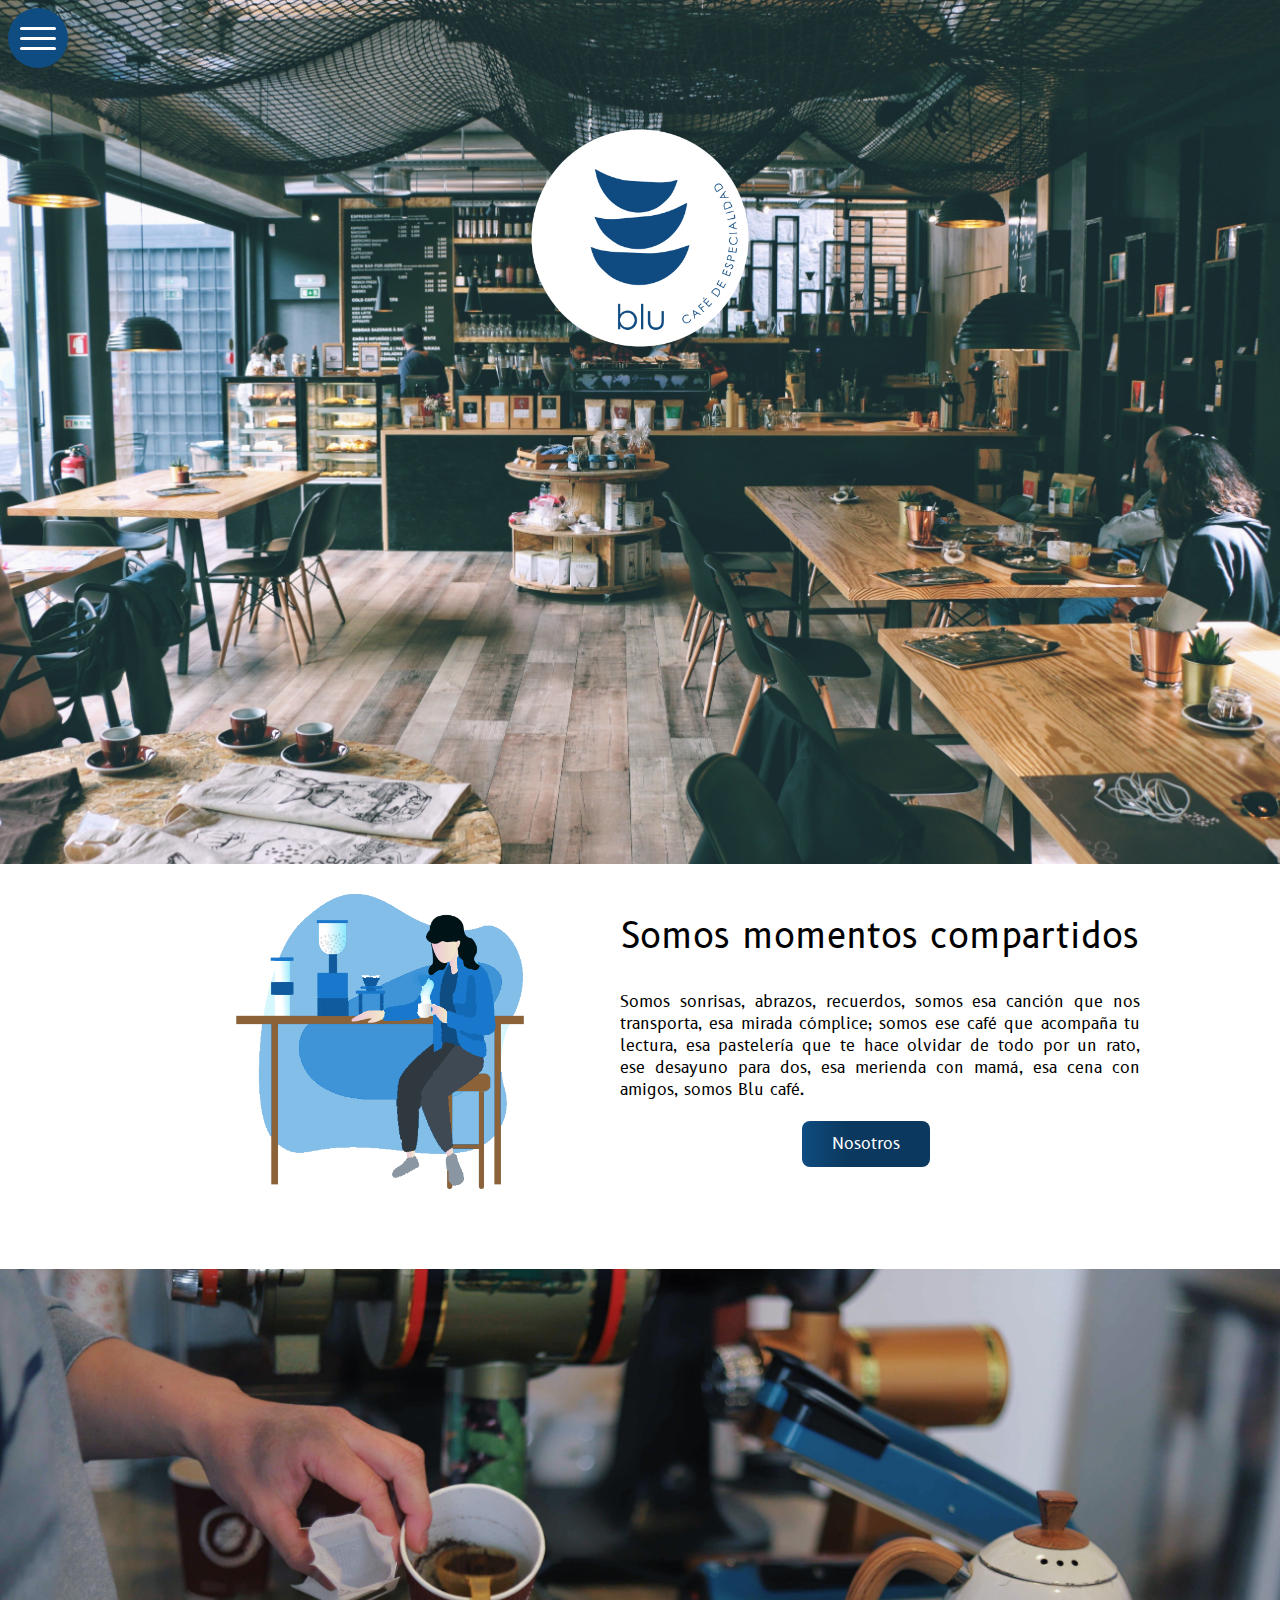
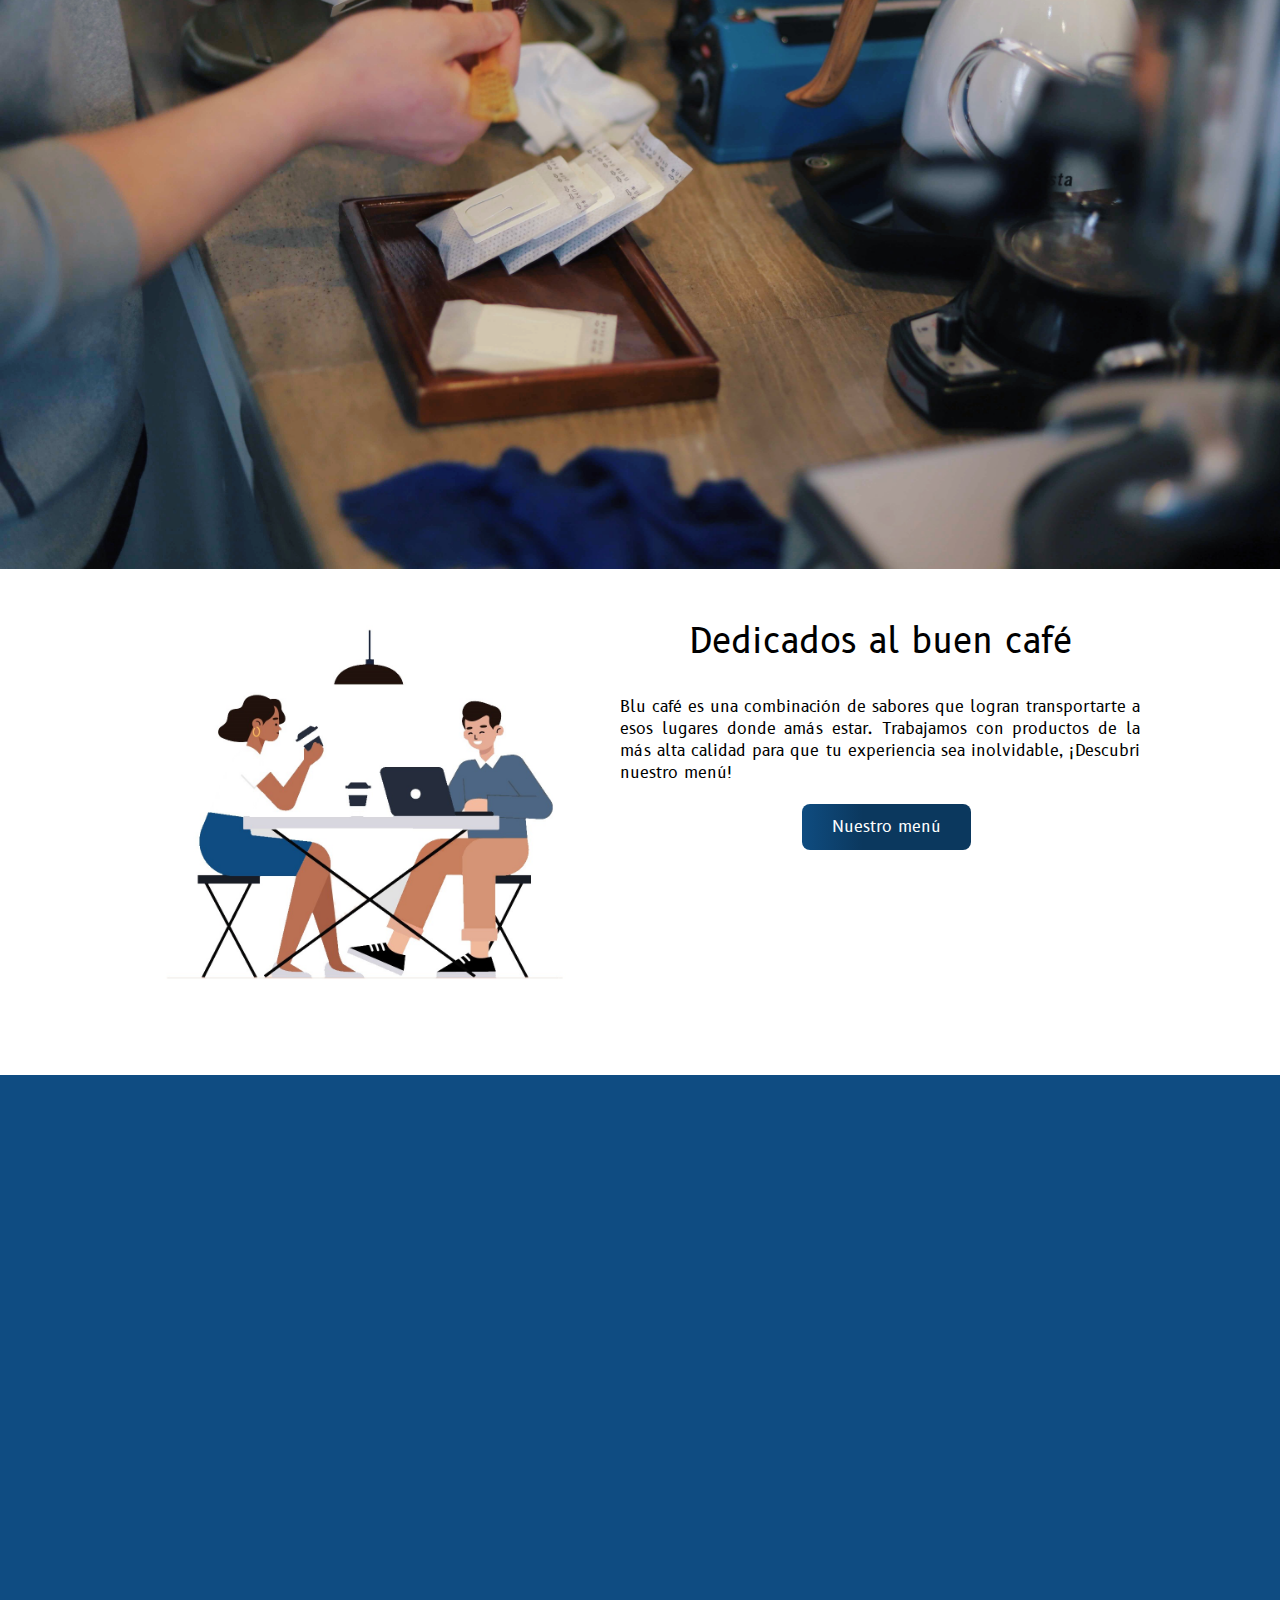
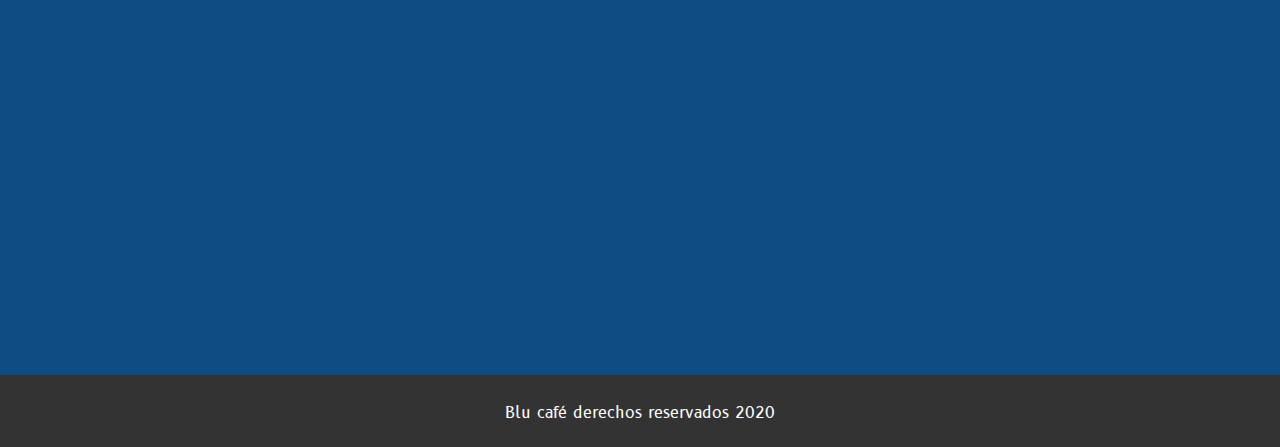
==== index.html @ 77d5d349 "Add files via upload" ====
<!DOCTYPE html>
<html lang="en">
<head>
<meta charset="UTF-8">
<meta name="viewport" content="width=device-width, initial-scale=1.0">
<title>Blu Cafe Inicio</title>
<meta name="description" content="Cafeteria de especialidad en San Isidro">
<meta name="keywords" content="Cafeteria, Cafe , pasteleria , San Isidro cafes, Blu cafe">
<meta name="author" content="Blu Cafe">
<link href="https://fonts.googleapis.com/css2?family=B612:wght@400;700&display=swap" rel="stylesheet">
<link rel="stylesheet" href="./css/styles.css">
</head>
<body>
  <div class="menu-wrap">
		<input type="checkbox" class="toggler">
		<div class="hamburger">
			<div></div>
		</div>
		<div class="menu">
			<div>
				<div>
					<ul>
						<li><a href="index.html">INICIO</a></li>
						<li><a href="nosotros.html">NOSOTROS</a></li>
						<li><a href="productos.html">MENU</a></li>
            <li><a href="imagenes.html">GALERIA DE FOTOS</a></li>
            <li><a href="contactenos.html">CONTACTO</a></li>
					</ul>
				</div>
			</div>
		</div>
  </div>
  <header class="bienvenidos">
    <div class="textoBienvenidos">
      <img class="fotoBlu" src="/img/logoblu.png" alt=""> 
    </div>
    </header>
    <section class="wave-contenedor sitio">
      <img src="./img/coffee-lover.png" alt="">
      <div class="textoContenedorPrincipal">
      <h2 class="titulo centro">Somos momentos compartidos</h2>
      <p class="parrafo">Somos sonrisas, abrazos, recuerdos, somos esa canción que nos transporta, esa mirada cómplice; somos ese café que acompaña tu lectura, esa pastelería que te hace olvidar de todo por un rato, ese desayuno para dos, esa merienda con mamá, esa cena con amigos, somos Blu café. </p>
      <a href="nosotros.html" class="menuBoton">Nosotros</a>
      </div>
    </section>
      </div>
      <section class="linkImagen">
      </section>
      <section class="wave-contenedor sitio">
        <img src="./img/fotoMesa.jpg" class="foto" alt="">
        <div class="textoContenedorPrincipal">
        <h2 class="titulo">Dedicados al buen café</h2>
        <p class="parrafo">Blu café es una combinación de sabores que logran transportarte a esos lugares donde amás estar.
          Trabajamos con productos de la más alta calidad para que tu experiencia sea inolvidable, ¡Descubri nuestro menú!</p>
        <a href="productos.html" class="menuBoton">Nuestro menú</a>
        </div>
        
      </section>
      </div>
      <section class="mapa">
        <iframe src="https://www.google.com/maps/embed?pb=!1m18!1m12!1m3!1d3289.4396576650847!2d-58.509260185015236!3d-34.46636935775027!2m3!1f0!2f0!3f0!3m2!1i1024!2i768!4f13.1!3m3!1m2!1s0x95bcb12e8ff60265%3A0x5e4f32cab840445!2sBLU%20CAFE!5e0!3m2!1sen!2sar!4v1600183758834!5m2!1sen!2sar" width="80%" height="80%" frameborder="0" style="border:0;" allowfullscreen="" aria-hidden="false" tabindex="0"></iframe>
      </section>
      <footer>
        Blu café derechos reservados 2020
      </footer>
</body>
</html>
---- css/styles.css ----
@charset "UTF-8";
/* line 2, ../../Documents/Diseño web VISUAL STUDIO/Proyecto-Final-Lorenzo-Durante/scss/styles.scss */
* {
  padding: 0px;
  margin: 0px;
  box-sizing: border-box;
}

/* line 7, ../../Documents/Diseño web VISUAL STUDIO/Proyecto-Final-Lorenzo-Durante/scss/styles.scss */
body {
  font-family: 'B612', sans-serif;
}

/* line 10, ../../Documents/Diseño web VISUAL STUDIO/Proyecto-Final-Lorenzo-Durante/scss/styles.scss */
html {
  scroll-behavior: smooth;
}

/* line 13, ../../Documents/Diseño web VISUAL STUDIO/Proyecto-Final-Lorenzo-Durante/scss/styles.scss */
h1 {
  font-size: 3em;
}

/* line 16, ../../Documents/Diseño web VISUAL STUDIO/Proyecto-Final-Lorenzo-Durante/scss/styles.scss */
.bienvenidos {
  background-image: url(/img/petr-sevcovic-qE1jxYXiwOA-unsplash.jpg);
  height: 96vh;
  width: 100%;
  background-repeat: no-repeat;
  background-size: cover;
  background-position: center;
  background-attachment: fixed;
  position: relative;
  overflow: hidden;
}

/* line 27, ../../Documents/Diseño web VISUAL STUDIO/Proyecto-Final-Lorenzo-Durante/scss/styles.scss */
.textoBienvenidos {
  height: 475px;
  color: white;
  display: flex;
  flex-direction: column;
  justify-content: center;
  align-items: center;
}

/* line 35, ../../Documents/Diseño web VISUAL STUDIO/Proyecto-Final-Lorenzo-Durante/scss/styles.scss */
.contenedor {
  width: 90%;
  max-width: 1000px;
  overflow: hidden;
  margin: auto;
  padding: 0px 0 80px 0;
  padding: 80px 0;
}

/* line 43, ../../Documents/Diseño web VISUAL STUDIO/Proyecto-Final-Lorenzo-Durante/scss/styles.scss */
.wave-contenedor {
  width: 90%;
  max-width: 1000px;
  overflow: hidden;
  margin: auto;
  padding: 0px 0 80px 0;
  justify-content: center;
}

/* line 51, ../../Documents/Diseño web VISUAL STUDIO/Proyecto-Final-Lorenzo-Durante/scss/styles.scss */
.titulo {
  font-weight: 300;
  font-size: 35px;
  text-align: center;
  margin-bottom: 30px;
  text-align: center;
}

/* line 58, ../../Documents/Diseño web VISUAL STUDIO/Proyecto-Final-Lorenzo-Durante/scss/styles.scss */
.titulo.centro {
  text-align: center;
}

/* line 61, ../../Documents/Diseño web VISUAL STUDIO/Proyecto-Final-Lorenzo-Durante/scss/styles.scss */
.sitio {
  display: flex;
  justify-content: space-between;
}

/* line 64, ../../Documents/Diseño web VISUAL STUDIO/Proyecto-Final-Lorenzo-Durante/scss/styles.scss */
.sitio img {
  width: 48%;
  padding-top: 30px;
}

/* line 68, ../../Documents/Diseño web VISUAL STUDIO/Proyecto-Final-Lorenzo-Durante/scss/styles.scss */
.sitio .textoContenedorPrincipal {
  width: 100%;
  margin-top: 50px;
}

/* line 73, ../../Documents/Diseño web VISUAL STUDIO/Proyecto-Final-Lorenzo-Durante/scss/styles.scss */
.parrafo {
  text-align: justify;
  margin-bottom: 20px;
}

/* line 77, ../../Documents/Diseño web VISUAL STUDIO/Proyecto-Final-Lorenzo-Durante/scss/styles.scss */
.menuBoton {
  display: inline-block;
  text-decoration: none;
  background-image: linear-gradient(90deg, #0f4c80 0%, #0b385e 36%);
  padding: 12px 30px;
  border-radius: 8px;
  color: #fff;
  position: relative;
  left: 35%;
  right: 65%;
}

/* line 88, ../../Documents/Diseño web VISUAL STUDIO/Proyecto-Final-Lorenzo-Durante/scss/styles.scss */
.redes {
  background-image: linear-gradient(60deg, #29323c 0%, #485563 100%);
  height: 30vh;
}

/* line 94, ../../Documents/Diseño web VISUAL STUDIO/Proyecto-Final-Lorenzo-Durante/scss/styles.scss */
.menu-wrap {
  position: fixed;
  top: 0;
  left: 0;
  z-index: 2;
}

/* line 100, ../../Documents/Diseño web VISUAL STUDIO/Proyecto-Final-Lorenzo-Durante/scss/styles.scss */
.toggler {
  position: absolute;
  top: 0.5rem;
  left: 0.5rem;
  width: 60px;
  height: 60px;
  z-index: 3;
  opacity: 0;
  cursor: pointer;
}

/* line 112, ../../Documents/Diseño web VISUAL STUDIO/Proyecto-Final-Lorenzo-Durante/scss/styles.scss */
.toggler:checked + .hamburger > div {
  transform: rotate(135deg);
}

/* line 114, ../../Documents/Diseño web VISUAL STUDIO/Proyecto-Final-Lorenzo-Durante/scss/styles.scss */
.toggler:checked + .hamburger > div:before {
  top: 0;
  transform: rotate(90deg);
}

/* line 118, ../../Documents/Diseño web VISUAL STUDIO/Proyecto-Final-Lorenzo-Durante/scss/styles.scss */
.toggler:checked + .hamburger > div:after {
  top: 0;
  transform: rotate(90deg);
}

/* line 128, ../../Documents/Diseño web VISUAL STUDIO/Proyecto-Final-Lorenzo-Durante/scss/styles.scss */
.toggler:checked:hover + .hamburger > div {
  transform: rotate(225deg);
}

/* line 135, ../../Documents/Diseño web VISUAL STUDIO/Proyecto-Final-Lorenzo-Durante/scss/styles.scss */
.toggler:checked ~ .menu {
  visibility: visible;
}

/* line 137, ../../Documents/Diseño web VISUAL STUDIO/Proyecto-Final-Lorenzo-Durante/scss/styles.scss */
.toggler:checked ~ .menu > div {
  transform: translateX(-50%) translateY(-50%);
}

/* line 139, ../../Documents/Diseño web VISUAL STUDIO/Proyecto-Final-Lorenzo-Durante/scss/styles.scss */
.toggler:checked ~ .menu > div > div {
  opacity: 1;
}

/* line 147, ../../Documents/Diseño web VISUAL STUDIO/Proyecto-Final-Lorenzo-Durante/scss/styles.scss */
.hamburger {
  position: absolute;
  top: 0.5rem;
  left: 0.5rem;
  width: 60px;
  height: 60px;
  z-index: 2;
  display: flex;
  align-items: center;
  justify-content: center;
  border-radius: 50%;
  background: #0f4c82;
}

/* line 159, ../../Documents/Diseño web VISUAL STUDIO/Proyecto-Final-Lorenzo-Durante/scss/styles.scss */
.hamburger > div {
  position: absolute;
  width: 60%;
  height: 3px;
  border-radius: 1.5px;
  background-color: white;
  transition: .4s;
}

/* line 166, ../../Documents/Diseño web VISUAL STUDIO/Proyecto-Final-Lorenzo-Durante/scss/styles.scss */
.hamburger > div:before {
  content: '';
  position: absolute;
  width: 100%;
  height: 3px;
  border-radius: 1.5px;
  background-color: white;
  top: -10px;
  left: 0;
  transition: .4s;
}

/* line 177, ../../Documents/Diseño web VISUAL STUDIO/Proyecto-Final-Lorenzo-Durante/scss/styles.scss */
.hamburger > div:after {
  content: '';
  position: absolute;
  width: 100%;
  height: 3px;
  border-radius: 1.5px;
  background-color: white;
  top: 10px;
  left: 0;
  transition: .4s;
}

/* line 190, ../../Documents/Diseño web VISUAL STUDIO/Proyecto-Final-Lorenzo-Durante/scss/styles.scss */
.menu {
  position: fixed;
  top: 0;
  left: 0;
  width: 100%;
  height: 100%;
  visibility: hidden;
  transition: .6s;
}

/* line 198, ../../Documents/Diseño web VISUAL STUDIO/Proyecto-Final-Lorenzo-Durante/scss/styles.scss */
.menu > div {
  position: absolute;
  top: 50%;
  left: 50%;
  transform: translateX(-150%) translateY(-50%);
  width: 1600px;
  height: 1600px;
  border-radius: 50%;
  background-color: rgba(0, 0, 0, 0.9);
  display: flex;
  justify-content: center;
  align-items: center;
  text-align: center;
  transition: .6s;
}

/* line 212, ../../Documents/Diseño web VISUAL STUDIO/Proyecto-Final-Lorenzo-Durante/scss/styles.scss */
.menu > div > div {
  max-width: 90vw;
  max-height: 100vh;
  opacity: 0;
  transition: .6s;
}

/* line 218, ../../Documents/Diseño web VISUAL STUDIO/Proyecto-Final-Lorenzo-Durante/scss/styles.scss */
.menu > div > div > ul > li {
  list-style: none;
}

/* line 220, ../../Documents/Diseño web VISUAL STUDIO/Proyecto-Final-Lorenzo-Durante/scss/styles.scss */
.menu > div > div > ul > li > a {
  text-decoration: none;
  color: #fff;
  font-weight: 550;
  text-transform: uppercase;
  margin: .5rem;
  transition: .3s;
  font-size: 1.2rem;
  display: inline-block;
}

/* line 229, ../../Documents/Diseño web VISUAL STUDIO/Proyecto-Final-Lorenzo-Durante/scss/styles.scss */
.menu > div > div > ul > li > a:hover {
  color: #0f4c82;
}

/* line 238, ../../Documents/Diseño web VISUAL STUDIO/Proyecto-Final-Lorenzo-Durante/scss/styles.scss */
.ubicacion {
  background-color: #0f4c82;
  height: 100vh;
  width: 100%;
}

/* line 243, ../../Documents/Diseño web VISUAL STUDIO/Proyecto-Final-Lorenzo-Durante/scss/styles.scss */
.linkImagen {
  background-image: url(/img/fotoGaleria.jpg);
  height: 100vh;
  width: 100%;
  background-size: cover;
}

/* line 249, ../../Documents/Diseño web VISUAL STUDIO/Proyecto-Final-Lorenzo-Durante/scss/styles.scss */
.botonImagen {
  display: inline-block;
  text-decoration: none;
  background-image: linear-gradient(60deg, #29323c 0%, #485563 100%);
  padding: 12px 15px;
  border-radius: 8px;
  color: #fff;
}

/* line 257, ../../Documents/Diseño web VISUAL STUDIO/Proyecto-Final-Lorenzo-Durante/scss/styles.scss */
.fondoRosa {
  background-color: white;
}

/* line 260, ../../Documents/Diseño web VISUAL STUDIO/Proyecto-Final-Lorenzo-Durante/scss/styles.scss */
.fotoBlu {
  height: 80vh;
}

/* line 263, ../../Documents/Diseño web VISUAL STUDIO/Proyecto-Final-Lorenzo-Durante/scss/styles.scss */
.foto {
  background-size: cover;
}

/* line 266, ../../Documents/Diseño web VISUAL STUDIO/Proyecto-Final-Lorenzo-Durante/scss/styles.scss */
.navMenu {
  display: flex;
  height: 20vh;
  justify-content: space-evenly;
  width: 100%;
}

/* line 272, ../../Documents/Diseño web VISUAL STUDIO/Proyecto-Final-Lorenzo-Durante/scss/styles.scss */
.nav {
  list-style-type: none;
}

/* line 274, ../../Documents/Diseño web VISUAL STUDIO/Proyecto-Final-Lorenzo-Durante/scss/styles.scss */
.nav:hover {
  border-bottom: #0f4c82;
  height: 4px;
}

/* line 279, ../../Documents/Diseño web VISUAL STUDIO/Proyecto-Final-Lorenzo-Durante/scss/styles.scss */
.mapa {
  background-color: #0f4c82;
  width: 100%;
  height: 100vh;
}

/* line 284, ../../Documents/Diseño web VISUAL STUDIO/Proyecto-Final-Lorenzo-Durante/scss/styles.scss */
iframe {
  margin-left: 10%;
  margin-bottom: 0%;
  margin-top: 5%;
}

/* line 289, ../../Documents/Diseño web VISUAL STUDIO/Proyecto-Final-Lorenzo-Durante/scss/styles.scss */
.contact-section {
  background-image: url(/svg/Confetti-Doodles.svg);
  padding: 40px 0;
  height: 110vh;
  width: 100%;
  background-color: #0f4c82;
}

/* line 296, ../../Documents/Diseño web VISUAL STUDIO/Proyecto-Final-Lorenzo-Durante/scss/styles.scss */
.h1 {
  text-align: center;
  color: white;
}

/* line 300, ../../Documents/Diseño web VISUAL STUDIO/Proyecto-Final-Lorenzo-Durante/scss/styles.scss */
.border {
  width: 100px;
  height: 10px;
  background: white;
  margin: 40px auto;
}

/* line 306, ../../Documents/Diseño web VISUAL STUDIO/Proyecto-Final-Lorenzo-Durante/scss/styles.scss */
.contact-form {
  max-width: 600px;
  margin: auto;
  padding: 0 10px;
  overflow: hidden;
}

/* line 312, ../../Documents/Diseño web VISUAL STUDIO/Proyecto-Final-Lorenzo-Durante/scss/styles.scss */
.contact-form-text {
  display: block;
  width: 100%;
  box-sizing: border-box;
  margin: 16px 0;
  border: 0;
  background: #34495e;
  padding: 20px 40px;
  outline: none;
  color: white;
  transition: 0.5s;
}

/* line 323, ../../Documents/Diseño web VISUAL STUDIO/Proyecto-Final-Lorenzo-Durante/scss/styles.scss */
.contact-form-text:focus {
  box-shadow: 0 0 10px 4px #34495e;
}

/* line 327, ../../Documents/Diseño web VISUAL STUDIO/Proyecto-Final-Lorenzo-Durante/scss/styles.scss */
textarea.contact-form-text {
  resize: none;
  height: 120px;
}

/* line 331, ../../Documents/Diseño web VISUAL STUDIO/Proyecto-Final-Lorenzo-Durante/scss/styles.scss */
.contact-form-btn {
  float: right;
  border: 0;
  background: #34495e;
  color: #fff;
  padding: 12px 50px;
  border-radius: 20px;
  cursor: pointer;
  transition: 0.5s;
}

/* line 340, ../../Documents/Diseño web VISUAL STUDIO/Proyecto-Final-Lorenzo-Durante/scss/styles.scss */
.contact-form-btn:hover {
  background: #2980b9;
}

/* line 344, ../../Documents/Diseño web VISUAL STUDIO/Proyecto-Final-Lorenzo-Durante/scss/styles.scss */
.fondoNosotros {
  background-image: url(/img/fotoNosotros.jpg);
  width: 100%;
  height: 100vh;
  background-size: cover;
  background-repeat: no-repeat;
  background: #0f4c80;
  width: 100%;
  height: 70vh;
}

/* line 354, ../../Documents/Diseño web VISUAL STUDIO/Proyecto-Final-Lorenzo-Durante/scss/styles.scss */
.fondoNosotros2 {
  background-color: #0f4c80;
  height: 100vh;
  width: 100%;
}

/* line 358, ../../Documents/Diseño web VISUAL STUDIO/Proyecto-Final-Lorenzo-Durante/scss/styles.scss */
.fondoNosotros2 h1 {
  text-align: center;
  color: white;
}

/* line 362, ../../Documents/Diseño web VISUAL STUDIO/Proyecto-Final-Lorenzo-Durante/scss/styles.scss */
.fondoNosotros2 p {
  text-align: center;
  color: white;
}

/* line 367, ../../Documents/Diseño web VISUAL STUDIO/Proyecto-Final-Lorenzo-Durante/scss/styles.scss */
.seccionGaleria {
  width: 100%;
  padding: 60px 0;
  background: #0f4c80;
}

/* line 371, ../../Documents/Diseño web VISUAL STUDIO/Proyecto-Final-Lorenzo-Durante/scss/styles.scss */
.seccionGaleria h1 {
  text-align: center;
  text-transform: uppercase;
  color: white;
}

/* line 376, ../../Documents/Diseño web VISUAL STUDIO/Proyecto-Final-Lorenzo-Durante/scss/styles.scss */
.seccionGaleria .galeria {
  display: flex;
  flex-wrap: wrap-reverse;
  justify-content: center;
}

/* line 381, ../../Documents/Diseño web VISUAL STUDIO/Proyecto-Final-Lorenzo-Durante/scss/styles.scss */
.seccionGaleria .imagen {
  flex: 25%;
  overflow: hidden;
  cursor: pointer;
}

/* line 385, ../../Documents/Diseño web VISUAL STUDIO/Proyecto-Final-Lorenzo-Durante/scss/styles.scss */
.seccionGaleria .imagen img {
  width: 100%;
  height: 100%;
  transition: 0.4s;
}

/* line 392, ../../Documents/Diseño web VISUAL STUDIO/Proyecto-Final-Lorenzo-Durante/scss/styles.scss */
.ancho {
  width: 100%;
  max-width: 1200px;
  margin: auto;
  padding: 0 20px;
}

/* line 398, ../../Documents/Diseño web VISUAL STUDIO/Proyecto-Final-Lorenzo-Durante/scss/styles.scss */
.fondoGaleria {
  background-color: #0f4c80;
}

/* line 401, ../../Documents/Diseño web VISUAL STUDIO/Proyecto-Final-Lorenzo-Durante/scss/styles.scss */
.fotoNosotros {
  position: relative;
  width: 60vw;
}

/* line 405, ../../Documents/Diseño web VISUAL STUDIO/Proyecto-Final-Lorenzo-Durante/scss/styles.scss */
.textoNosotros {
  text-align: center;
  color: white;
  padding-top: 50px;
}

/* line 411, ../../Documents/Diseño web VISUAL STUDIO/Proyecto-Final-Lorenzo-Durante/scss/styles.scss */
.bodyNosotros h2 {
  font-weight: 500;
  padding-bottom: 3vh;
  padding-top: 2vh;
  line-height: 1.6;
}

/* line 417, ../../Documents/Diseño web VISUAL STUDIO/Proyecto-Final-Lorenzo-Durante/scss/styles.scss */
.bodyNosotros h3 {
  font-weight: 500;
}

@media screen and (max-width: 768px) {
  /* line 423, ../../Documents/Diseño web VISUAL STUDIO/Proyecto-Final-Lorenzo-Durante/scss/styles.scss */
  .sitio {
    flex-direction: column;
    align-items: center;
  }
}

@media only screen and (max-width: 768px) {
  /* line 429, ../../Documents/Diseño web VISUAL STUDIO/Proyecto-Final-Lorenzo-Durante/scss/styles.scss */
  .fotoMenu {
    width: 100%;
    background-size: cover;
    height: auto;
  }
}

@media only screen and (min-width: 768px) {
  /* line 436, ../../Documents/Diseño web VISUAL STUDIO/Proyecto-Final-Lorenzo-Durante/scss/styles.scss */
  .fotoMenu {
    width: 70%;
    background-size: cover;
    margin-left: 15%;
    margin-right: 15%;
    height: auto;
  }
  /* line 443, ../../Documents/Diseño web VISUAL STUDIO/Proyecto-Final-Lorenzo-Durante/scss/styles.scss */
  .fotoNosotros {
    width: 80vw;
    left: 10vw;
    right: 10vw;
    top: 0vh;
  }
  /* line 449, ../../Documents/Diseño web VISUAL STUDIO/Proyecto-Final-Lorenzo-Durante/scss/styles.scss */
  .fondoNosotros {
    height: 70vh;
  }
  /* line 452, ../../Documents/Diseño web VISUAL STUDIO/Proyecto-Final-Lorenzo-Durante/scss/styles.scss */
  .bodyNosotros {
    position: relative;
    width: 80vw;
    left: 10vw;
    right: 10vw;
  }
}

@media screen and (max-width: 960px) {
  /* line 461, ../../Documents/Diseño web VISUAL STUDIO/Proyecto-Final-Lorenzo-Durante/scss/styles.scss */
  .seccionGaleria .imagen {
    flex: 33.33%;
  }
}

@media screen and (max-width: 768px) {
  /* line 468, ../../Documents/Diseño web VISUAL STUDIO/Proyecto-Final-Lorenzo-Durante/scss/styles.scss */
  .seccionGaleria .imagen {
    flex: 50%;
  }
}

@media screen and (max-width: 480px) {
  /* line 475, ../../Documents/Diseño web VISUAL STUDIO/Proyecto-Final-Lorenzo-Durante/scss/styles.scss */
  .seccionGaleria .imagen {
    flex: 100%;
  }
}

@media only screen and (max-width: 600px) {
  /* line 481, ../../Documents/Diseño web VISUAL STUDIO/Proyecto-Final-Lorenzo-Durante/scss/styles.scss */
  .fotoNosotros {
    width: 90vw;
    left: 5vw;
    right: 5vw;
  }
  /* line 486, ../../Documents/Diseño web VISUAL STUDIO/Proyecto-Final-Lorenzo-Durante/scss/styles.scss */
  .fondoNosotros {
    height: 60vh;
  }
  /* line 489, ../../Documents/Diseño web VISUAL STUDIO/Proyecto-Final-Lorenzo-Durante/scss/styles.scss */
  .bodyNosotros {
    position: relative;
    width: 90vw;
    left: 5vw;
    right: 5vw;
  }
}

@media only screen and (min-width: 600px) {
  /* line 497, ../../Documents/Diseño web VISUAL STUDIO/Proyecto-Final-Lorenzo-Durante/scss/styles.scss */
  .fotoNosotros {
    width: 90vw;
    left: 5vw;
    right: 5vw;
    top: 3vh;
  }
  /* line 503, ../../Documents/Diseño web VISUAL STUDIO/Proyecto-Final-Lorenzo-Durante/scss/styles.scss */
  .fondoNosotros {
    height: 60vh;
  }
  /* line 506, ../../Documents/Diseño web VISUAL STUDIO/Proyecto-Final-Lorenzo-Durante/scss/styles.scss */
  .bodyNosotros {
    position: relative;
    width: 90vw;
    left: 5vw;
    right: 5vw;
  }
}

@media only screen and (min-width: 992px) {
  /* line 514, ../../Documents/Diseño web VISUAL STUDIO/Proyecto-Final-Lorenzo-Durante/scss/styles.scss */
  .fotoNosotros {
    width: 70vw;
    left: 15vw;
    right: 15vw;
    top: 0vh;
  }
  /* line 520, ../../Documents/Diseño web VISUAL STUDIO/Proyecto-Final-Lorenzo-Durante/scss/styles.scss */
  .fondoNosotros {
    height: 70vh;
  }
  /* line 523, ../../Documents/Diseño web VISUAL STUDIO/Proyecto-Final-Lorenzo-Durante/scss/styles.scss */
  .bodyNosotros {
    position: relative;
    width: 70vw;
    left: 15vw;
    right: 15vw;
  }
}

@media only screen and (min-width: 1200px) {
  /* line 531, ../../Documents/Diseño web VISUAL STUDIO/Proyecto-Final-Lorenzo-Durante/scss/styles.scss */
  .fotoNosotros {
    width: 60vw;
    left: 20vw;
    right: 20vw;
    top: 0vh;
  }
  /* line 537, ../../Documents/Diseño web VISUAL STUDIO/Proyecto-Final-Lorenzo-Durante/scss/styles.scss */
  .bodyNosotros {
    position: relative;
    width: 60vw;
    left: 20vw;
    right: 20vw;
  }
}

/* line 544, ../../Documents/Diseño web VISUAL STUDIO/Proyecto-Final-Lorenzo-Durante/scss/styles.scss */
footer {
  background-color: #333333;
  height: 8vh;
  width: 100%;
  text-align: center;
  color: white;
  padding-top: 3vh;
}

/*# sourceMappingURL=styles.css.map */
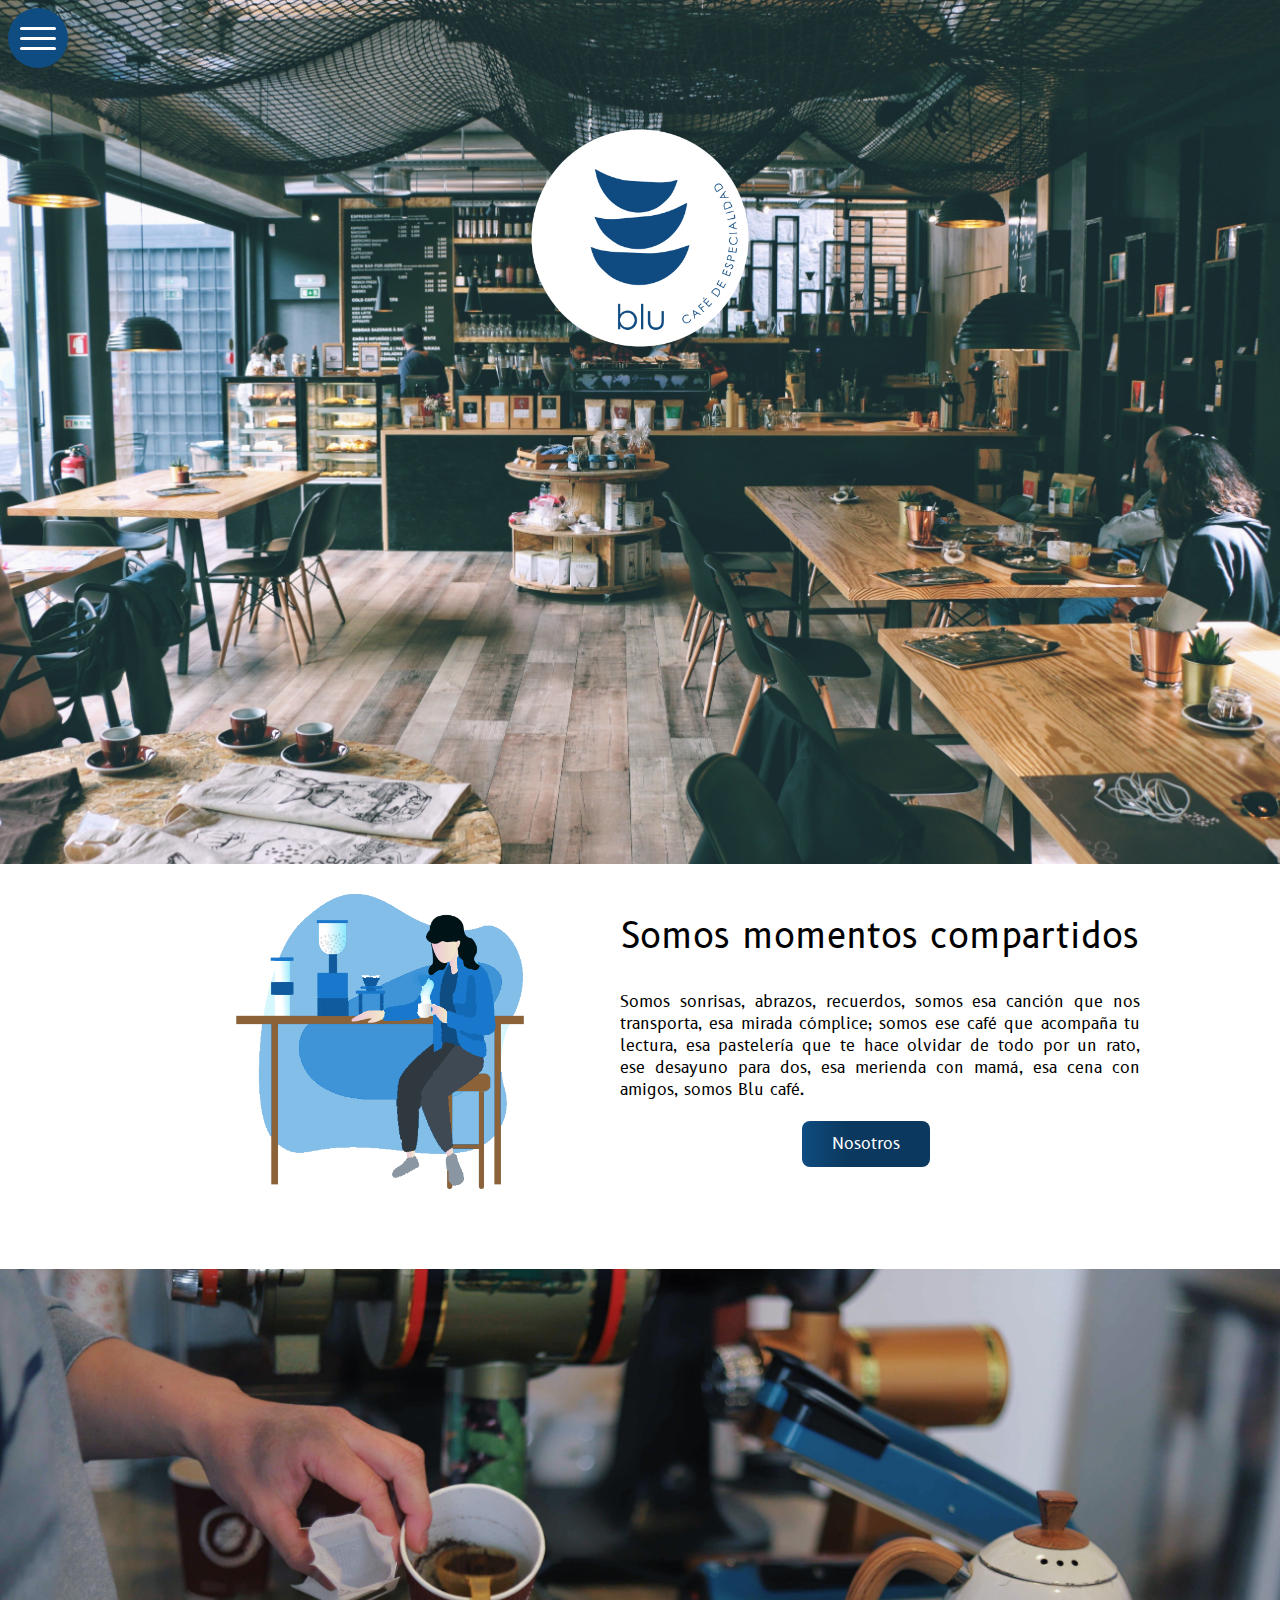
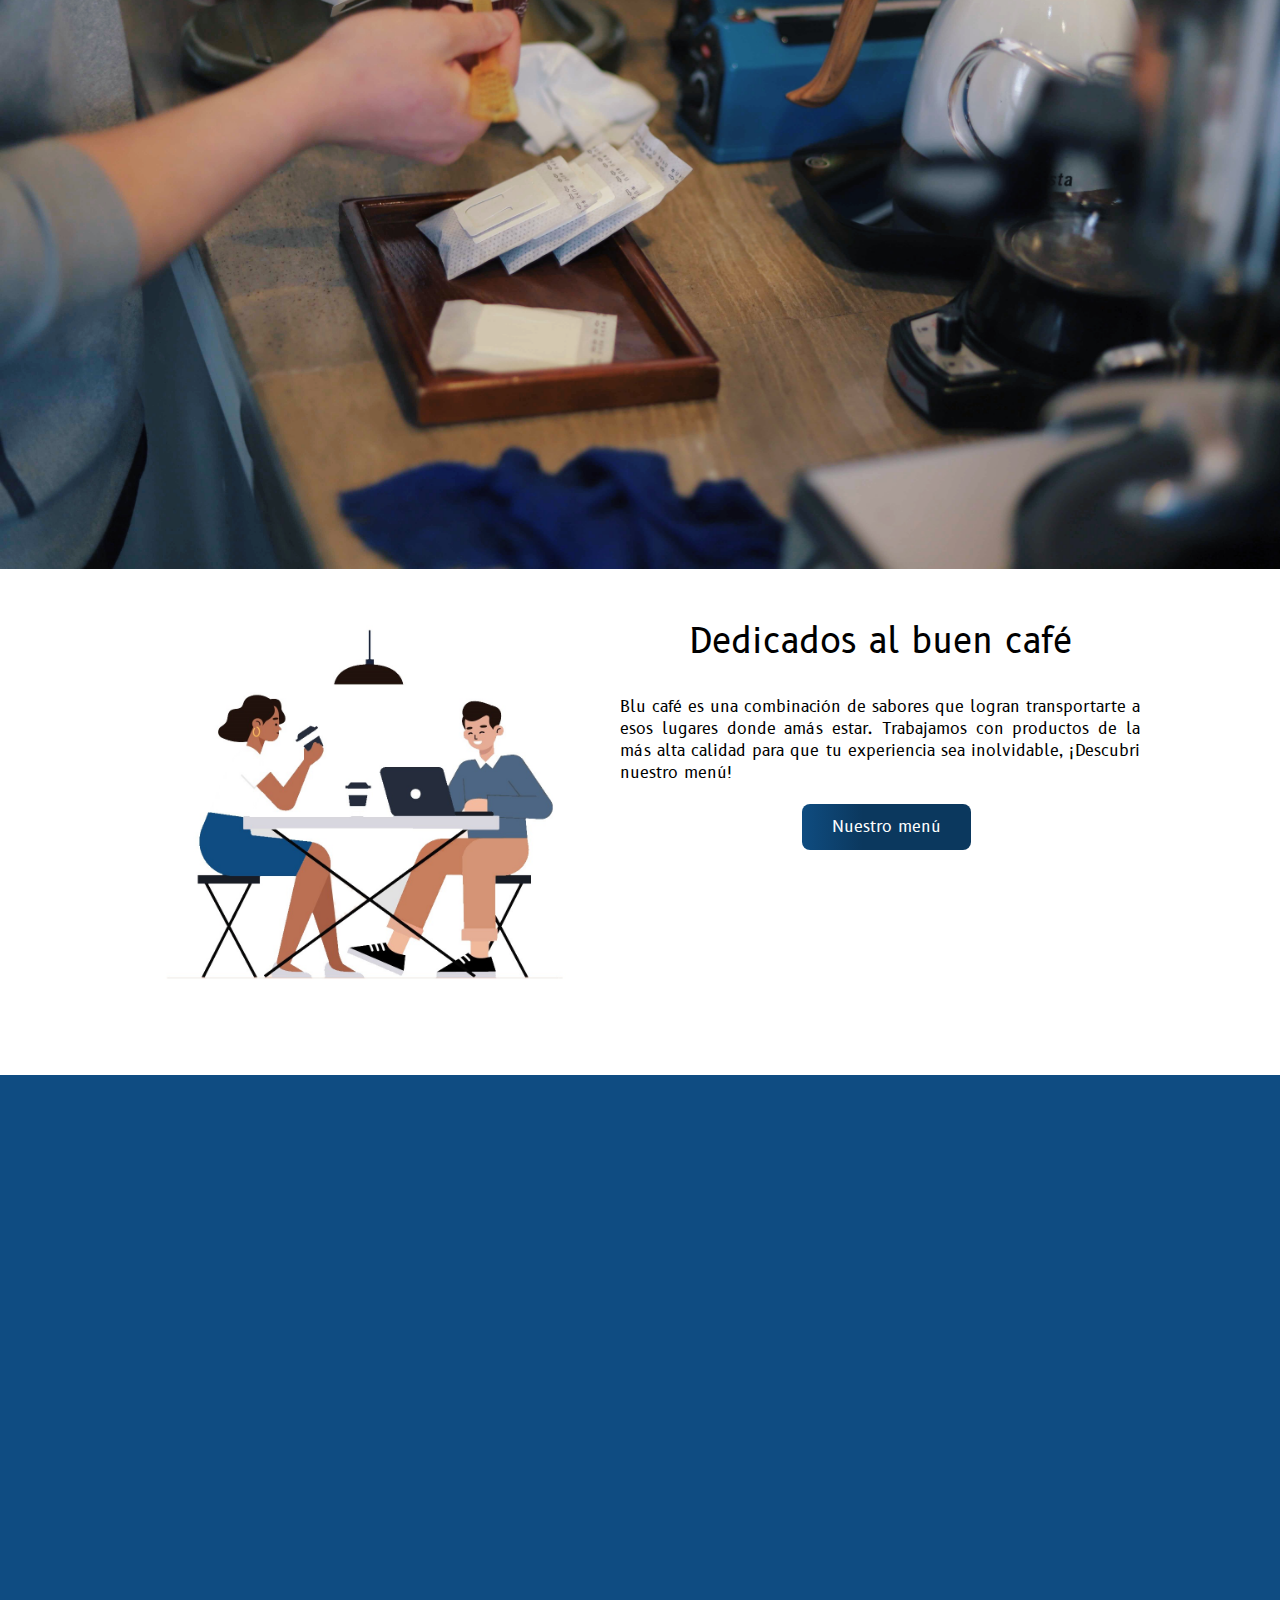
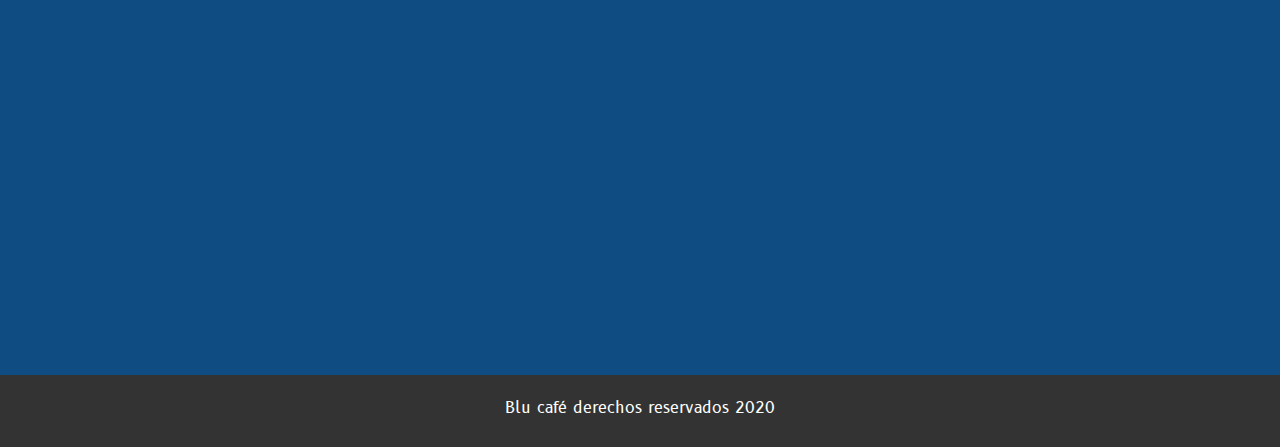
==== commit a8df8a67: "Add files via upload" ====
--- a/css/styles.css
+++ b/css/styles.css
@@ -1,697 +1,171 @@
-@charset "UTF-8";
-/* line 2, ../../Documents/Diseño web VISUAL STUDIO/Proyecto-Final-Lorenzo-Durante/scss/styles.scss */
-* {
-  padding: 0px;
-  margin: 0px;
-  box-sizing: border-box;
-}
+* { padding: 0px; margin: 0px; box-sizing: border-box; }
 
-/* line 7, ../../Documents/Diseño web VISUAL STUDIO/Proyecto-Final-Lorenzo-Durante/scss/styles.scss */
-body {
-  font-family: 'B612', sans-serif;
-}
+body { font-family: 'B612', sans-serif; }
 
-/* line 10, ../../Documents/Diseño web VISUAL STUDIO/Proyecto-Final-Lorenzo-Durante/scss/styles.scss */
-html {
-  scroll-behavior: smooth;
-}
+html { scroll-behavior: smooth; }
 
-/* line 13, ../../Documents/Diseño web VISUAL STUDIO/Proyecto-Final-Lorenzo-Durante/scss/styles.scss */
-h1 {
-  font-size: 3em;
-}
+h1 { font-size: 3em; }
 
-/* line 16, ../../Documents/Diseño web VISUAL STUDIO/Proyecto-Final-Lorenzo-Durante/scss/styles.scss */
-.bienvenidos {
-  background-image: url(/img/petr-sevcovic-qE1jxYXiwOA-unsplash.jpg);
-  height: 96vh;
-  width: 100%;
-  background-repeat: no-repeat;
-  background-size: cover;
-  background-position: center;
-  background-attachment: fixed;
-  position: relative;
-  overflow: hidden;
-}
+.bienvenidos { background-image: url(/img/petr-sevcovic-qE1jxYXiwOA-unsplash.jpg); height: 96vh; width: 100%; background-repeat: no-repeat; background-size: cover; background-position: center; background-attachment: fixed; position: relative; overflow: hidden; }
 
-/* line 27, ../../Documents/Diseño web VISUAL STUDIO/Proyecto-Final-Lorenzo-Durante/scss/styles.scss */
-.textoBienvenidos {
-  height: 475px;
-  color: white;
-  display: flex;
-  flex-direction: column;
-  justify-content: center;
-  align-items: center;
-}
+.textoBienvenidos { height: 475px; color: white; display: flex; flex-direction: column; justify-content: center; align-items: center; }
 
-/* line 35, ../../Documents/Diseño web VISUAL STUDIO/Proyecto-Final-Lorenzo-Durante/scss/styles.scss */
-.contenedor {
-  width: 90%;
-  max-width: 1000px;
-  overflow: hidden;
-  margin: auto;
-  padding: 0px 0 80px 0;
-  padding: 80px 0;
-}
+.contenedor { width: 90%; max-width: 1000px; overflow: hidden; margin: auto; padding: 0px 0 80px 0; padding: 80px 0; }
 
-/* line 43, ../../Documents/Diseño web VISUAL STUDIO/Proyecto-Final-Lorenzo-Durante/scss/styles.scss */
-.wave-contenedor {
-  width: 90%;
-  max-width: 1000px;
-  overflow: hidden;
-  margin: auto;
-  padding: 0px 0 80px 0;
-  justify-content: center;
-}
+.wave-contenedor { width: 90%; max-width: 1000px; overflow: hidden; margin: auto; padding: 0px 0 80px 0; justify-content: center; }
 
-/* line 51, ../../Documents/Diseño web VISUAL STUDIO/Proyecto-Final-Lorenzo-Durante/scss/styles.scss */
-.titulo {
-  font-weight: 300;
-  font-size: 35px;
-  text-align: center;
-  margin-bottom: 30px;
-  text-align: center;
-}
+.titulo { font-weight: 300; font-size: 35px; text-align: center; margin-bottom: 30px; text-align: center; }
 
-/* line 58, ../../Documents/Diseño web VISUAL STUDIO/Proyecto-Final-Lorenzo-Durante/scss/styles.scss */
-.titulo.centro {
-  text-align: center;
-}
+.titulo.centro { text-align: center; }
 
-/* line 61, ../../Documents/Diseño web VISUAL STUDIO/Proyecto-Final-Lorenzo-Durante/scss/styles.scss */
-.sitio {
-  display: flex;
-  justify-content: space-between;
-}
+.sitio { display: flex; justify-content: space-between; }
 
-/* line 64, ../../Documents/Diseño web VISUAL STUDIO/Proyecto-Final-Lorenzo-Durante/scss/styles.scss */
-.sitio img {
-  width: 48%;
-  padding-top: 30px;
-}
+.sitio img { width: 48%; padding-top: 30px; }
 
-/* line 68, ../../Documents/Diseño web VISUAL STUDIO/Proyecto-Final-Lorenzo-Durante/scss/styles.scss */
-.sitio .textoContenedorPrincipal {
-  width: 100%;
-  margin-top: 50px;
-}
+.sitio .textoContenedorPrincipal { width: 100%; margin-top: 50px; }
 
-/* line 73, ../../Documents/Diseño web VISUAL STUDIO/Proyecto-Final-Lorenzo-Durante/scss/styles.scss */
-.parrafo {
-  text-align: justify;
-  margin-bottom: 20px;
-}
+.parrafo { text-align: justify; margin-bottom: 20px; }
 
-/* line 77, ../../Documents/Diseño web VISUAL STUDIO/Proyecto-Final-Lorenzo-Durante/scss/styles.scss */
-.menuBoton {
-  display: inline-block;
-  text-decoration: none;
-  background-image: linear-gradient(90deg, #0f4c80 0%, #0b385e 36%);
-  padding: 12px 30px;
-  border-radius: 8px;
-  color: #fff;
-  position: relative;
-  left: 35%;
-  right: 65%;
-}
+.menuBoton { display: inline-block; text-decoration: none; background-image: linear-gradient(90deg, #0f4c80 0%, #0b385e 36%); padding: 12px 30px; border-radius: 8px; color: #fff; position: relative; left: 35%; right: 65%; }
 
-/* line 88, ../../Documents/Diseño web VISUAL STUDIO/Proyecto-Final-Lorenzo-Durante/scss/styles.scss */
-.redes {
-  background-image: linear-gradient(60deg, #29323c 0%, #485563 100%);
-  height: 30vh;
-}
+.redes { background-image: linear-gradient(60deg, #29323c 0%, #485563 100%); height: 30vh; }
 
-/* line 94, ../../Documents/Diseño web VISUAL STUDIO/Proyecto-Final-Lorenzo-Durante/scss/styles.scss */
-.menu-wrap {
-  position: fixed;
-  top: 0;
-  left: 0;
-  z-index: 2;
-}
+.menu-wrap { position: fixed; top: 0; left: 0; z-index: 2; }
 
-/* line 100, ../../Documents/Diseño web VISUAL STUDIO/Proyecto-Final-Lorenzo-Durante/scss/styles.scss */
-.toggler {
-  position: absolute;
-  top: 0.5rem;
-  left: 0.5rem;
-  width: 60px;
-  height: 60px;
-  z-index: 3;
-  opacity: 0;
-  cursor: pointer;
-}
+.toggler { position: absolute; top: 0.5rem; left: 0.5rem; width: 60px; height: 60px; z-index: 3; opacity: 0; cursor: pointer; }
 
-/* line 112, ../../Documents/Diseño web VISUAL STUDIO/Proyecto-Final-Lorenzo-Durante/scss/styles.scss */
-.toggler:checked + .hamburger > div {
-  transform: rotate(135deg);
-}
+.toggler:checked + .hamburger > div { transform: rotate(135deg); }
 
-/* line 114, ../../Documents/Diseño web VISUAL STUDIO/Proyecto-Final-Lorenzo-Durante/scss/styles.scss */
-.toggler:checked + .hamburger > div:before {
-  top: 0;
-  transform: rotate(90deg);
-}
+.toggler:checked + .hamburger > div:before { top: 0; transform: rotate(90deg); }
 
-/* line 118, ../../Documents/Diseño web VISUAL STUDIO/Proyecto-Final-Lorenzo-Durante/scss/styles.scss */
-.toggler:checked + .hamburger > div:after {
-  top: 0;
-  transform: rotate(90deg);
-}
+.toggler:checked + .hamburger > div:after { top: 0; transform: rotate(90deg); }
 
-/* line 128, ../../Documents/Diseño web VISUAL STUDIO/Proyecto-Final-Lorenzo-Durante/scss/styles.scss */
-.toggler:checked:hover + .hamburger > div {
-  transform: rotate(225deg);
-}
+.toggler:checked:hover + .hamburger > div { transform: rotate(225deg); }
 
-/* line 135, ../../Documents/Diseño web VISUAL STUDIO/Proyecto-Final-Lorenzo-Durante/scss/styles.scss */
-.toggler:checked ~ .menu {
-  visibility: visible;
-}
+.toggler:checked ~ .menu { visibility: visible; }
 
-/* line 137, ../../Documents/Diseño web VISUAL STUDIO/Proyecto-Final-Lorenzo-Durante/scss/styles.scss */
-.toggler:checked ~ .menu > div {
-  transform: translateX(-50%) translateY(-50%);
-}
+.toggler:checked ~ .menu > div { transform: translateX(-50%) translateY(-50%); }
 
-/* line 139, ../../Documents/Diseño web VISUAL STUDIO/Proyecto-Final-Lorenzo-Durante/scss/styles.scss */
-.toggler:checked ~ .menu > div > div {
-  opacity: 1;
-}
+.toggler:checked ~ .menu > div > div { opacity: 1; }
 
-/* line 147, ../../Documents/Diseño web VISUAL STUDIO/Proyecto-Final-Lorenzo-Durante/scss/styles.scss */
-.hamburger {
-  position: absolute;
-  top: 0.5rem;
-  left: 0.5rem;
-  width: 60px;
-  height: 60px;
-  z-index: 2;
-  display: flex;
-  align-items: center;
-  justify-content: center;
-  border-radius: 50%;
-  background: #0f4c82;
-}
+.hamburger { position: absolute; top: 0.5rem; left: 0.5rem; width: 60px; height: 60px; z-index: 2; display: flex; align-items: center; justify-content: center; border-radius: 50%; background: #0f4c82; }
 
-/* line 159, ../../Documents/Diseño web VISUAL STUDIO/Proyecto-Final-Lorenzo-Durante/scss/styles.scss */
-.hamburger > div {
-  position: absolute;
-  width: 60%;
-  height: 3px;
-  border-radius: 1.5px;
-  background-color: white;
-  transition: .4s;
-}
+.hamburger > div { position: absolute; width: 60%; height: 3px; border-radius: 1.5px; background-color: white; transition: .4s; }
 
-/* line 166, ../../Documents/Diseño web VISUAL STUDIO/Proyecto-Final-Lorenzo-Durante/scss/styles.scss */
-.hamburger > div:before {
-  content: '';
-  position: absolute;
-  width: 100%;
-  height: 3px;
-  border-radius: 1.5px;
-  background-color: white;
-  top: -10px;
-  left: 0;
-  transition: .4s;
-}
+.hamburger > div:before { content: ''; position: absolute; width: 100%; height: 3px; border-radius: 1.5px; background-color: white; top: -10px; left: 0; transition: .4s; }
 
-/* line 177, ../../Documents/Diseño web VISUAL STUDIO/Proyecto-Final-Lorenzo-Durante/scss/styles.scss */
-.hamburger > div:after {
-  content: '';
-  position: absolute;
-  width: 100%;
-  height: 3px;
-  border-radius: 1.5px;
-  background-color: white;
-  top: 10px;
-  left: 0;
-  transition: .4s;
-}
+.hamburger > div:after { content: ''; position: absolute; width: 100%; height: 3px; border-radius: 1.5px; background-color: white; top: 10px; left: 0; transition: .4s; }
 
-/* line 190, ../../Documents/Diseño web VISUAL STUDIO/Proyecto-Final-Lorenzo-Durante/scss/styles.scss */
-.menu {
-  position: fixed;
-  top: 0;
-  left: 0;
-  width: 100%;
-  height: 100%;
-  visibility: hidden;
-  transition: .6s;
-}
+.menu { position: fixed; top: 0; left: 0; width: 100%; height: 100%; visibility: hidden; transition: .6s; }
 
-/* line 198, ../../Documents/Diseño web VISUAL STUDIO/Proyecto-Final-Lorenzo-Durante/scss/styles.scss */
-.menu > div {
-  position: absolute;
-  top: 50%;
-  left: 50%;
-  transform: translateX(-150%) translateY(-50%);
-  width: 1600px;
-  height: 1600px;
-  border-radius: 50%;
-  background-color: rgba(0, 0, 0, 0.9);
-  display: flex;
-  justify-content: center;
-  align-items: center;
-  text-align: center;
-  transition: .6s;
-}
+.menu > div { position: absolute; top: 50%; left: 50%; transform: translateX(-150%) translateY(-50%); width: 1600px; height: 1600px; border-radius: 50%; background-color: rgba(0, 0, 0, 0.9); display: flex; justify-content: center; align-items: center; text-align: center; transition: .6s; }
 
-/* line 212, ../../Documents/Diseño web VISUAL STUDIO/Proyecto-Final-Lorenzo-Durante/scss/styles.scss */
-.menu > div > div {
-  max-width: 90vw;
-  max-height: 100vh;
-  opacity: 0;
-  transition: .6s;
-}
+.menu > div > div { max-width: 90vw; max-height: 100vh; opacity: 0; transition: .6s; }
 
-/* line 218, ../../Documents/Diseño web VISUAL STUDIO/Proyecto-Final-Lorenzo-Durante/scss/styles.scss */
-.menu > div > div > ul > li {
-  list-style: none;
-}
+.menu > div > div > ul > li { list-style: none; }
 
-/* line 220, ../../Documents/Diseño web VISUAL STUDIO/Proyecto-Final-Lorenzo-Durante/scss/styles.scss */
-.menu > div > div > ul > li > a {
-  text-decoration: none;
-  color: #fff;
-  font-weight: 550;
-  text-transform: uppercase;
-  margin: .5rem;
-  transition: .3s;
-  font-size: 1.2rem;
-  display: inline-block;
-}
+.menu > div > div > ul > li > a { text-decoration: none; color: #fff; font-weight: 550; text-transform: uppercase; margin: .5rem; transition: .3s; font-size: 1.2rem; display: inline-block; }
 
-/* line 229, ../../Documents/Diseño web VISUAL STUDIO/Proyecto-Final-Lorenzo-Durante/scss/styles.scss */
-.menu > div > div > ul > li > a:hover {
-  color: #0f4c82;
-}
+.menu > div > div > ul > li > a:hover { color: #0f4c82; }
 
-/* line 238, ../../Documents/Diseño web VISUAL STUDIO/Proyecto-Final-Lorenzo-Durante/scss/styles.scss */
-.ubicacion {
-  background-color: #0f4c82;
-  height: 100vh;
-  width: 100%;
-}
+.ubicacion { background-color: #0f4c82; height: 100vh; width: 100%; }
 
-/* line 243, ../../Documents/Diseño web VISUAL STUDIO/Proyecto-Final-Lorenzo-Durante/scss/styles.scss */
-.linkImagen {
-  background-image: url(/img/fotoGaleria.jpg);
-  height: 100vh;
-  width: 100%;
-  background-size: cover;
-}
+.linkImagen { background-image: url(/img/fotoGaleria.jpg); height: 100vh; width: 100%; background-size: cover; }
 
-/* line 249, ../../Documents/Diseño web VISUAL STUDIO/Proyecto-Final-Lorenzo-Durante/scss/styles.scss */
-.botonImagen {
-  display: inline-block;
-  text-decoration: none;
-  background-image: linear-gradient(60deg, #29323c 0%, #485563 100%);
-  padding: 12px 15px;
-  border-radius: 8px;
-  color: #fff;
-}
+.botonImagen { display: inline-block; text-decoration: none; background-image: linear-gradient(60deg, #29323c 0%, #485563 100%); padding: 12px 15px; border-radius: 8px; color: #fff; }
 
-/* line 257, ../../Documents/Diseño web VISUAL STUDIO/Proyecto-Final-Lorenzo-Durante/scss/styles.scss */
-.fondoRosa {
-  background-color: white;
-}
+.fondoRosa { background-color: white; }
 
-/* line 260, ../../Documents/Diseño web VISUAL STUDIO/Proyecto-Final-Lorenzo-Durante/scss/styles.scss */
-.fotoBlu {
-  height: 80vh;
-}
+.fotoBlu { height: 80vh; }
 
-/* line 263, ../../Documents/Diseño web VISUAL STUDIO/Proyecto-Final-Lorenzo-Durante/scss/styles.scss */
-.foto {
-  background-size: cover;
-}
+.foto { background-size: cover; }
 
-/* line 266, ../../Documents/Diseño web VISUAL STUDIO/Proyecto-Final-Lorenzo-Durante/scss/styles.scss */
-.navMenu {
-  display: flex;
-  height: 20vh;
-  justify-content: space-evenly;
-  width: 100%;
-}
+.navMenu { display: flex; height: 20vh; justify-content: space-evenly; width: 100%; }
 
-/* line 272, ../../Documents/Diseño web VISUAL STUDIO/Proyecto-Final-Lorenzo-Durante/scss/styles.scss */
-.nav {
-  list-style-type: none;
-}
+.nav { list-style-type: none; }
 
-/* line 274, ../../Documents/Diseño web VISUAL STUDIO/Proyecto-Final-Lorenzo-Durante/scss/styles.scss */
-.nav:hover {
-  border-bottom: #0f4c82;
-  height: 4px;
-}
+.nav:hover { border-bottom: #0f4c82; height: 4px; }
 
-/* line 279, ../../Documents/Diseño web VISUAL STUDIO/Proyecto-Final-Lorenzo-Durante/scss/styles.scss */
-.mapa {
-  background-color: #0f4c82;
-  width: 100%;
-  height: 100vh;
-}
+.mapa { background-color: #0f4c82; width: 100%; height: 100vh; }
 
-/* line 284, ../../Documents/Diseño web VISUAL STUDIO/Proyecto-Final-Lorenzo-Durante/scss/styles.scss */
-iframe {
-  margin-left: 10%;
-  margin-bottom: 0%;
-  margin-top: 5%;
-}
+iframe { margin-left: 10%; margin-bottom: 0%; margin-top: 5%; }
 
-/* line 289, ../../Documents/Diseño web VISUAL STUDIO/Proyecto-Final-Lorenzo-Durante/scss/styles.scss */
-.contact-section {
-  background-image: url(/svg/Confetti-Doodles.svg);
-  padding: 40px 0;
-  height: 110vh;
-  width: 100%;
-  background-color: #0f4c82;
-}
+.contact-section { background-image: url(/svg/Confetti-Doodles.svg); padding: 40px 0; height: 110vh; width: 100%; background-color: #0f4c82; }
 
-/* line 296, ../../Documents/Diseño web VISUAL STUDIO/Proyecto-Final-Lorenzo-Durante/scss/styles.scss */
-.h1 {
-  text-align: center;
-  color: white;
-}
+.h1 { text-align: center; color: white; }
 
-/* line 300, ../../Documents/Diseño web VISUAL STUDIO/Proyecto-Final-Lorenzo-Durante/scss/styles.scss */
-.border {
-  width: 100px;
-  height: 10px;
-  background: white;
-  margin: 40px auto;
-}
+.border { width: 100px; height: 10px; background: white; margin: 40px auto; }
 
-/* line 306, ../../Documents/Diseño web VISUAL STUDIO/Proyecto-Final-Lorenzo-Durante/scss/styles.scss */
-.contact-form {
-  max-width: 600px;
-  margin: auto;
-  padding: 0 10px;
-  overflow: hidden;
-}
+.contact-form { max-width: 600px; margin: auto; padding: 0 10px; overflow: hidden; }
 
-/* line 312, ../../Documents/Diseño web VISUAL STUDIO/Proyecto-Final-Lorenzo-Durante/scss/styles.scss */
-.contact-form-text {
-  display: block;
-  width: 100%;
-  box-sizing: border-box;
-  margin: 16px 0;
-  border: 0;
-  background: #34495e;
-  padding: 20px 40px;
-  outline: none;
-  color: white;
-  transition: 0.5s;
-}
+.contact-form-text { display: block; width: 100%; box-sizing: border-box; margin: 16px 0; border: 0; background: #34495e; padding: 20px 40px; outline: none; color: white; transition: 0.5s; }
 
-/* line 323, ../../Documents/Diseño web VISUAL STUDIO/Proyecto-Final-Lorenzo-Durante/scss/styles.scss */
-.contact-form-text:focus {
-  box-shadow: 0 0 10px 4px #34495e;
-}
+.contact-form-text:focus { box-shadow: 0 0 10px 4px #34495e; }
 
-/* line 327, ../../Documents/Diseño web VISUAL STUDIO/Proyecto-Final-Lorenzo-Durante/scss/styles.scss */
-textarea.contact-form-text {
-  resize: none;
-  height: 120px;
-}
+textarea.contact-form-text { resize: none; height: 120px; }
 
-/* line 331, ../../Documents/Diseño web VISUAL STUDIO/Proyecto-Final-Lorenzo-Durante/scss/styles.scss */
-.contact-form-btn {
-  float: right;
-  border: 0;
-  background: #34495e;
-  color: #fff;
-  padding: 12px 50px;
-  border-radius: 20px;
-  cursor: pointer;
-  transition: 0.5s;
-}
+.contact-form-btn { float: right; border: 0; background: #34495e; color: #fff; padding: 12px 50px; border-radius: 20px; cursor: pointer; transition: 0.5s; }
 
-/* line 340, ../../Documents/Diseño web VISUAL STUDIO/Proyecto-Final-Lorenzo-Durante/scss/styles.scss */
-.contact-form-btn:hover {
-  background: #2980b9;
-}
+.contact-form-btn:hover { background: #2980b9; }
 
-/* line 344, ../../Documents/Diseño web VISUAL STUDIO/Proyecto-Final-Lorenzo-Durante/scss/styles.scss */
-.fondoNosotros {
-  background-image: url(/img/fotoNosotros.jpg);
-  width: 100%;
-  height: 100vh;
-  background-size: cover;
-  background-repeat: no-repeat;
-  background: #0f4c80;
-  width: 100%;
-  height: 70vh;
-}
+.fondoNosotros { background-image: url(/img/fotoNosotros.jpg); width: 100%; height: 100vh; background-size: cover; background-repeat: no-repeat; background: #0f4c80; width: 100%; height: 70vh; }
 
-/* line 354, ../../Documents/Diseño web VISUAL STUDIO/Proyecto-Final-Lorenzo-Durante/scss/styles.scss */
-.fondoNosotros2 {
-  background-color: #0f4c80;
-  height: 100vh;
-  width: 100%;
-}
+.fondoNosotros2 { background-color: #0f4c80; height: 100vh; width: 100%; }
 
-/* line 358, ../../Documents/Diseño web VISUAL STUDIO/Proyecto-Final-Lorenzo-Durante/scss/styles.scss */
-.fondoNosotros2 h1 {
-  text-align: center;
-  color: white;
-}
+.fondoNosotros2 h1 { text-align: center; color: white; }
 
-/* line 362, ../../Documents/Diseño web VISUAL STUDIO/Proyecto-Final-Lorenzo-Durante/scss/styles.scss */
-.fondoNosotros2 p {
-  text-align: center;
-  color: white;
-}
+.fondoNosotros2 p { text-align: center; color: white; }
 
-/* line 367, ../../Documents/Diseño web VISUAL STUDIO/Proyecto-Final-Lorenzo-Durante/scss/styles.scss */
-.seccionGaleria {
-  width: 100%;
-  padding: 60px 0;
-  background: #0f4c80;
-}
+.seccionGaleria { width: 100%; padding: 60px 0; background: #0f4c80; }
 
-/* line 371, ../../Documents/Diseño web VISUAL STUDIO/Proyecto-Final-Lorenzo-Durante/scss/styles.scss */
-.seccionGaleria h1 {
-  text-align: center;
-  text-transform: uppercase;
-  color: white;
-}
+.seccionGaleria h1 { text-align: center; text-transform: uppercase; color: white; }
 
-/* line 376, ../../Documents/Diseño web VISUAL STUDIO/Proyecto-Final-Lorenzo-Durante/scss/styles.scss */
-.seccionGaleria .galeria {
-  display: flex;
-  flex-wrap: wrap-reverse;
-  justify-content: center;
-}
+.seccionGaleria .galeria { display: flex; flex-wrap: wrap-reverse; justify-content: center; }
 
-/* line 381, ../../Documents/Diseño web VISUAL STUDIO/Proyecto-Final-Lorenzo-Durante/scss/styles.scss */
-.seccionGaleria .imagen {
-  flex: 25%;
-  overflow: hidden;
-  cursor: pointer;
-}
+.seccionGaleria .imagen { flex: 25%; overflow: hidden; }
 
-/* line 385, ../../Documents/Diseño web VISUAL STUDIO/Proyecto-Final-Lorenzo-Durante/scss/styles.scss */
-.seccionGaleria .imagen img {
-  width: 100%;
-  height: 100%;
-  transition: 0.4s;
-}
+.seccionGaleria .imagen img { width: 100%; height: 100%; transition: 0.4s; }
 
-/* line 392, ../../Documents/Diseño web VISUAL STUDIO/Proyecto-Final-Lorenzo-Durante/scss/styles.scss */
-.ancho {
-  width: 100%;
-  max-width: 1200px;
-  margin: auto;
-  padding: 0 20px;
-}
+.ancho { width: 100%; max-width: 1200px; margin: auto; padding: 0 20px; }
 
-/* line 398, ../../Documents/Diseño web VISUAL STUDIO/Proyecto-Final-Lorenzo-Durante/scss/styles.scss */
-.fondoGaleria {
-  background-color: #0f4c80;
-}
+.fondoGaleria { background-color: #0f4c80; }
 
-/* line 401, ../../Documents/Diseño web VISUAL STUDIO/Proyecto-Final-Lorenzo-Durante/scss/styles.scss */
-.fotoNosotros {
-  position: relative;
-  width: 60vw;
-}
+.fotoNosotros { position: relative; width: 60vw; }
 
-/* line 405, ../../Documents/Diseño web VISUAL STUDIO/Proyecto-Final-Lorenzo-Durante/scss/styles.scss */
-.textoNosotros {
-  text-align: center;
-  color: white;
-  padding-top: 50px;
-}
+.textoNosotros { text-align: center; color: white; padding-top: 50px; }
 
-/* line 411, ../../Documents/Diseño web VISUAL STUDIO/Proyecto-Final-Lorenzo-Durante/scss/styles.scss */
-.bodyNosotros h2 {
-  font-weight: 500;
-  padding-bottom: 3vh;
-  padding-top: 2vh;
-  line-height: 1.6;
-}
+.bodyNosotros h2 { font-weight: 500; padding-bottom: 3vh; padding-top: 2vh; line-height: 1.6; }
 
-/* line 417, ../../Documents/Diseño web VISUAL STUDIO/Proyecto-Final-Lorenzo-Durante/scss/styles.scss */
-.bodyNosotros h3 {
-  font-weight: 500;
-}
+.bodyNosotros h3 { font-weight: 500; }
 
-@media screen and (max-width: 768px) {
-  /* line 423, ../../Documents/Diseño web VISUAL STUDIO/Proyecto-Final-Lorenzo-Durante/scss/styles.scss */
-  .sitio {
-    flex-direction: column;
-    align-items: center;
-  }
-}
+@media screen and (max-width: 768px) { .sitio { flex-direction: column; align-items: center; } }
 
-@media only screen and (max-width: 768px) {
-  /* line 429, ../../Documents/Diseño web VISUAL STUDIO/Proyecto-Final-Lorenzo-Durante/scss/styles.scss */
-  .fotoMenu {
-    width: 100%;
-    background-size: cover;
-    height: auto;
-  }
-}
+@media only screen and (max-width: 768px) { .fotoMenu { width: 100%; background-size: cover; height: auto; } }
 
-@media only screen and (min-width: 768px) {
-  /* line 436, ../../Documents/Diseño web VISUAL STUDIO/Proyecto-Final-Lorenzo-Durante/scss/styles.scss */
-  .fotoMenu {
-    width: 70%;
-    background-size: cover;
-    margin-left: 15%;
-    margin-right: 15%;
-    height: auto;
-  }
-  /* line 443, ../../Documents/Diseño web VISUAL STUDIO/Proyecto-Final-Lorenzo-Durante/scss/styles.scss */
-  .fotoNosotros {
-    width: 80vw;
-    left: 10vw;
-    right: 10vw;
-    top: 0vh;
-  }
-  /* line 449, ../../Documents/Diseño web VISUAL STUDIO/Proyecto-Final-Lorenzo-Durante/scss/styles.scss */
-  .fondoNosotros {
-    height: 70vh;
-  }
-  /* line 452, ../../Documents/Diseño web VISUAL STUDIO/Proyecto-Final-Lorenzo-Durante/scss/styles.scss */
-  .bodyNosotros {
-    position: relative;
-    width: 80vw;
-    left: 10vw;
-    right: 10vw;
-  }
-}
+@media only screen and (min-width: 768px) { .fotoMenu { width: 70%; background-size: cover; margin-left: 15%; margin-right: 15%; height: auto; }
+  .fotoNosotros { width: 80vw; left: 10vw; right: 10vw; top: 0vh; }
+  .fondoNosotros { height: 70vh; }
+  .bodyNosotros { position: relative; width: 80vw; left: 10vw; right: 10vw; } }
 
-@media screen and (max-width: 960px) {
-  /* line 461, ../../Documents/Diseño web VISUAL STUDIO/Proyecto-Final-Lorenzo-Durante/scss/styles.scss */
-  .seccionGaleria .imagen {
-    flex: 33.33%;
-  }
-}
+@media screen and (max-width: 960px) { .seccionGaleria .imagen { flex: 33.33%; } }
 
-@media screen and (max-width: 768px) {
-  /* line 468, ../../Documents/Diseño web VISUAL STUDIO/Proyecto-Final-Lorenzo-Durante/scss/styles.scss */
-  .seccionGaleria .imagen {
-    flex: 50%;
-  }
-}
+@media screen and (max-width: 768px) { .seccionGaleria .imagen { flex: 50%; } }
 
-@media screen and (max-width: 480px) {
-  /* line 475, ../../Documents/Diseño web VISUAL STUDIO/Proyecto-Final-Lorenzo-Durante/scss/styles.scss */
-  .seccionGaleria .imagen {
-    flex: 100%;
-  }
-}
+@media screen and (max-width: 480px) { .seccionGaleria .imagen { flex: 100%; } }
 
-@media only screen and (max-width: 600px) {
-  /* line 481, ../../Documents/Diseño web VISUAL STUDIO/Proyecto-Final-Lorenzo-Durante/scss/styles.scss */
-  .fotoNosotros {
-    width: 90vw;
-    left: 5vw;
-    right: 5vw;
-  }
-  /* line 486, ../../Documents/Diseño web VISUAL STUDIO/Proyecto-Final-Lorenzo-Durante/scss/styles.scss */
-  .fondoNosotros {
-    height: 60vh;
-  }
-  /* line 489, ../../Documents/Diseño web VISUAL STUDIO/Proyecto-Final-Lorenzo-Durante/scss/styles.scss */
-  .bodyNosotros {
-    position: relative;
-    width: 90vw;
-    left: 5vw;
-    right: 5vw;
-  }
-}
+@media only screen and (max-width: 600px) { .fotoNosotros { width: 90vw; left: 5vw; right: 5vw; }
+  .fondoNosotros { height: 60vh; }
+  .bodyNosotros { position: relative; width: 90vw; left: 5vw; right: 5vw; } }
 
-@media only screen and (min-width: 600px) {
-  /* line 497, ../../Documents/Diseño web VISUAL STUDIO/Proyecto-Final-Lorenzo-Durante/scss/styles.scss */
-  .fotoNosotros {
-    width: 90vw;
-    left: 5vw;
-    right: 5vw;
-    top: 3vh;
-  }
-  /* line 503, ../../Documents/Diseño web VISUAL STUDIO/Proyecto-Final-Lorenzo-Durante/scss/styles.scss */
-  .fondoNosotros {
-    height: 60vh;
-  }
-  /* line 506, ../../Documents/Diseño web VISUAL STUDIO/Proyecto-Final-Lorenzo-Durante/scss/styles.scss */
-  .bodyNosotros {
-    position: relative;
-    width: 90vw;
-    left: 5vw;
-    right: 5vw;
-  }
-}
+@media only screen and (min-width: 600px) { .fotoNosotros { width: 90vw; left: 5vw; right: 5vw; top: 3vh; }
+  .fondoNosotros { height: 60vh; }
+  .bodyNosotros { position: relative; width: 90vw; left: 5vw; right: 5vw; } }
 
-@media only screen and (min-width: 992px) {
-  /* line 514, ../../Documents/Diseño web VISUAL STUDIO/Proyecto-Final-Lorenzo-Durante/scss/styles.scss */
-  .fotoNosotros {
-    width: 70vw;
-    left: 15vw;
-    right: 15vw;
-    top: 0vh;
-  }
-  /* line 520, ../../Documents/Diseño web VISUAL STUDIO/Proyecto-Final-Lorenzo-Durante/scss/styles.scss */
-  .fondoNosotros {
-    height: 70vh;
-  }
-  /* line 523, ../../Documents/Diseño web VISUAL STUDIO/Proyecto-Final-Lorenzo-Durante/scss/styles.scss */
-  .bodyNosotros {
-    position: relative;
-    width: 70vw;
-    left: 15vw;
-    right: 15vw;
-  }
-}
+@media only screen and (min-width: 992px) { .fotoNosotros { width: 70vw; left: 15vw; right: 15vw; top: 0vh; }
+  .fondoNosotros { height: 70vh; }
+  .bodyNosotros { position: relative; width: 70vw; left: 15vw; right: 15vw; } }
 
-@media only screen and (min-width: 1200px) {
-  /* line 531, ../../Documents/Diseño web VISUAL STUDIO/Proyecto-Final-Lorenzo-Durante/scss/styles.scss */
-  .fotoNosotros {
-    width: 60vw;
-    left: 20vw;
-    right: 20vw;
-    top: 0vh;
-  }
-  /* line 537, ../../Documents/Diseño web VISUAL STUDIO/Proyecto-Final-Lorenzo-Durante/scss/styles.scss */
-  .bodyNosotros {
-    position: relative;
-    width: 60vw;
-    left: 20vw;
-    right: 20vw;
-  }
-}
+@media only screen and (min-width: 1200px) { .fotoNosotros { width: 60vw; left: 20vw; right: 20vw; top: 0vh; }
+  .bodyNosotros { position: relative; width: 60vw; left: 20vw; right: 20vw; } }
 
-/* line 544, ../../Documents/Diseño web VISUAL STUDIO/Proyecto-Final-Lorenzo-Durante/scss/styles.scss */
-footer {
-  background-color: #333333;
-  height: 8vh;
-  width: 100%;
-  text-align: center;
-  color: white;
-  padding-top: 3vh;
-}
-
-/*# sourceMappingURL=styles.css.map */+footer { background-color: #333333; height: 8vh; width: 100%; text-align: center; color: white; padding-top: 2.5vh; }
